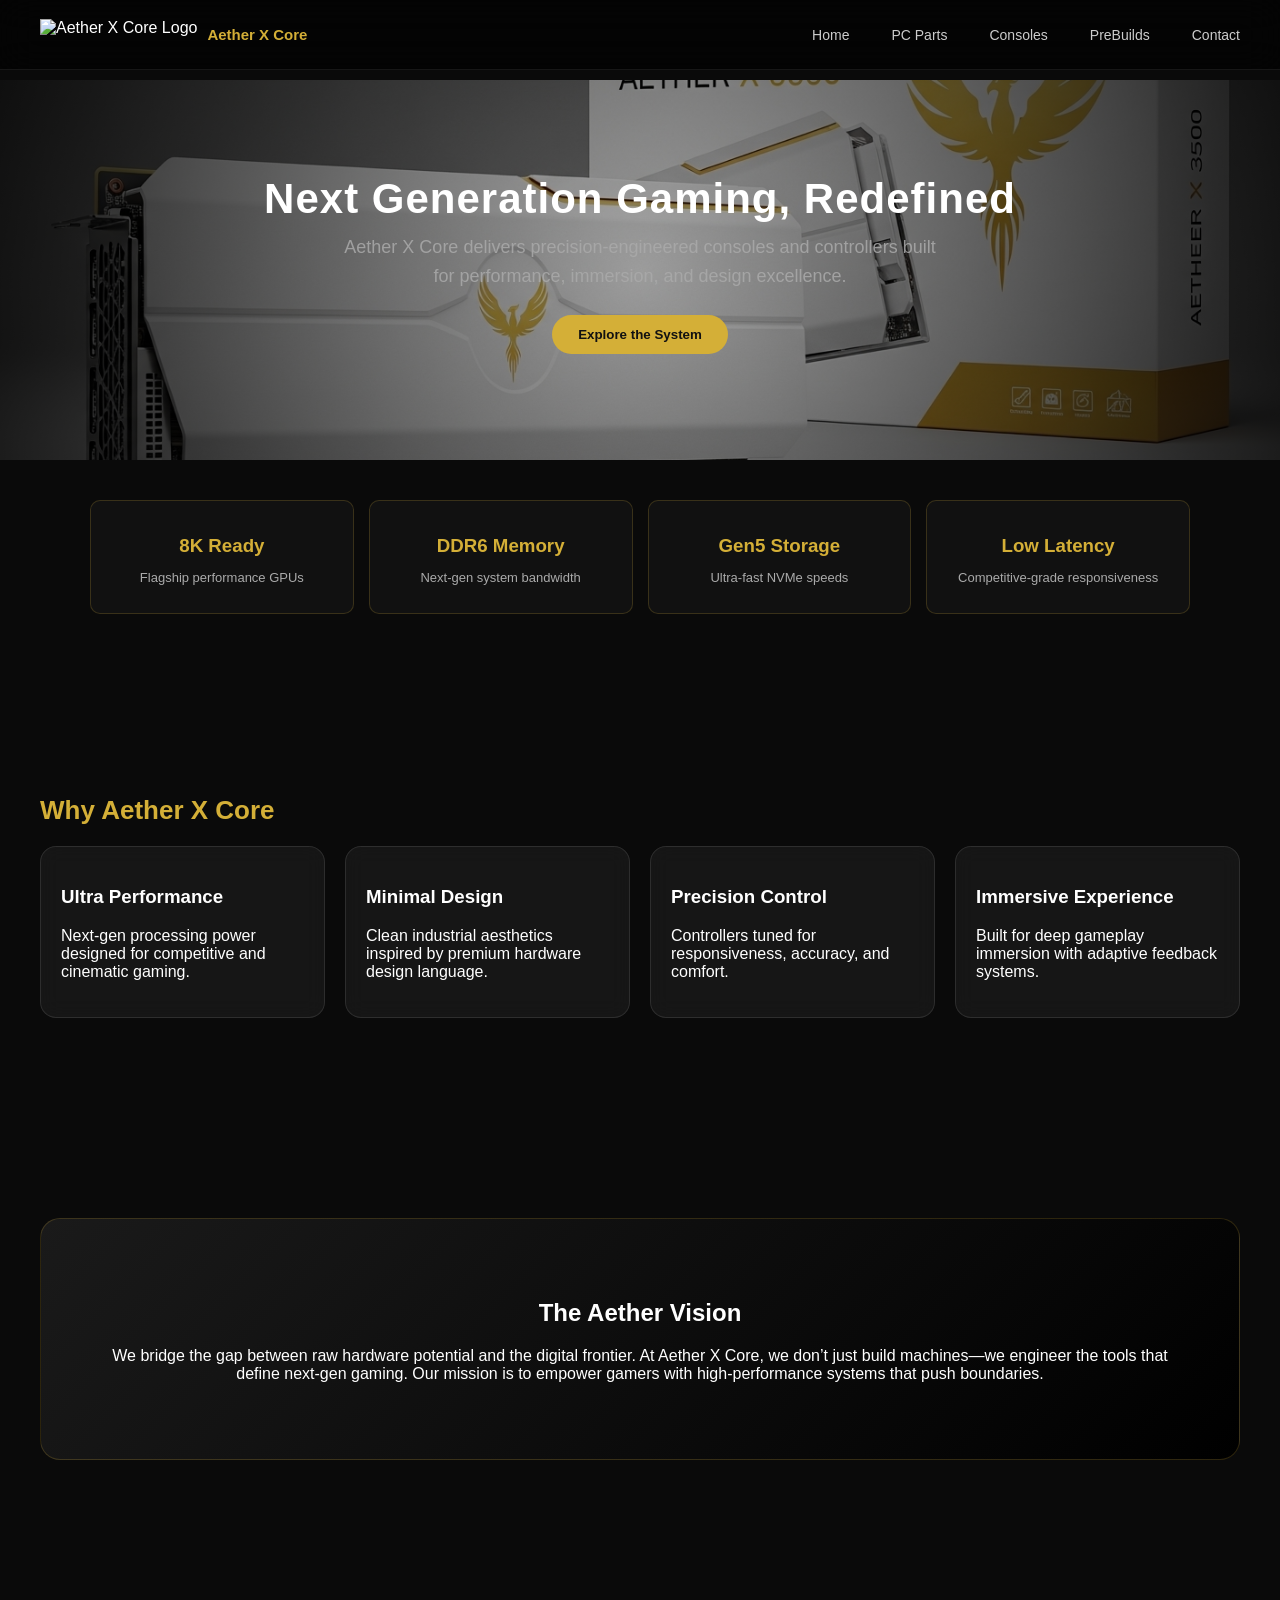
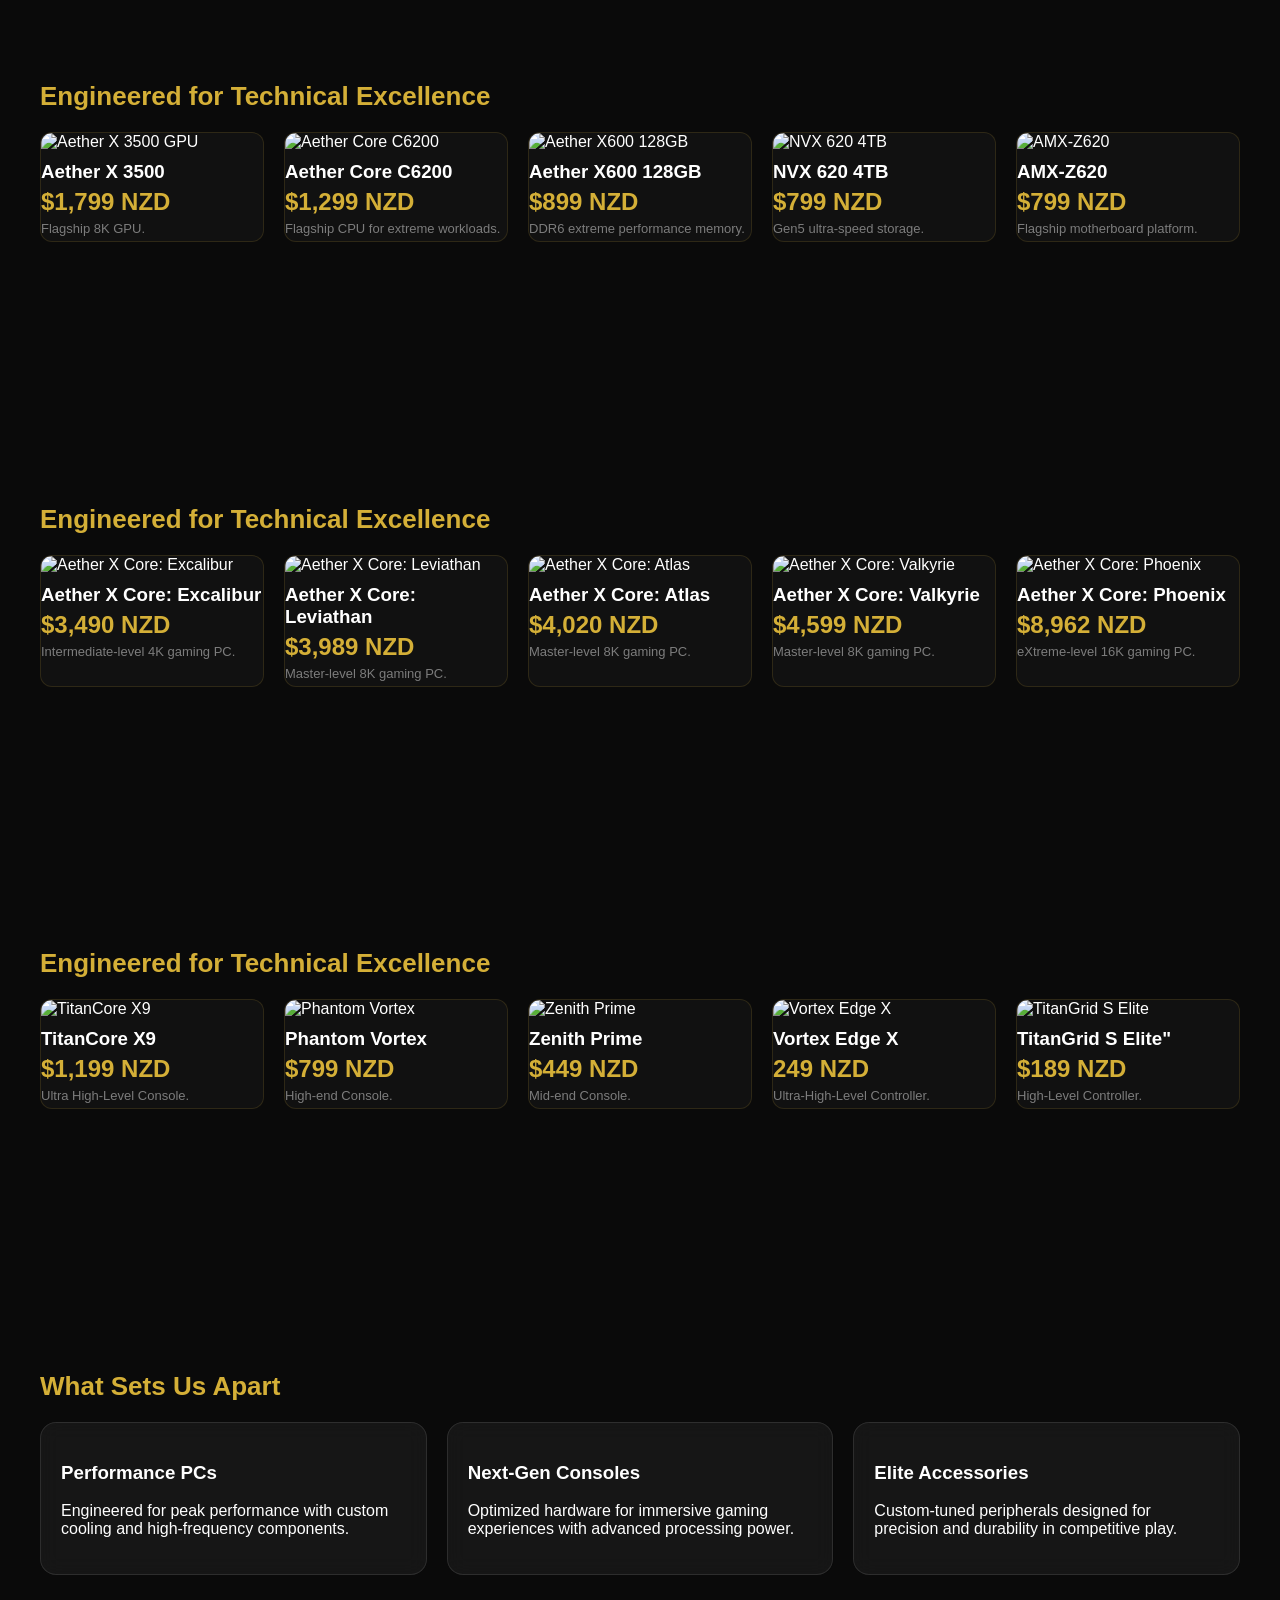
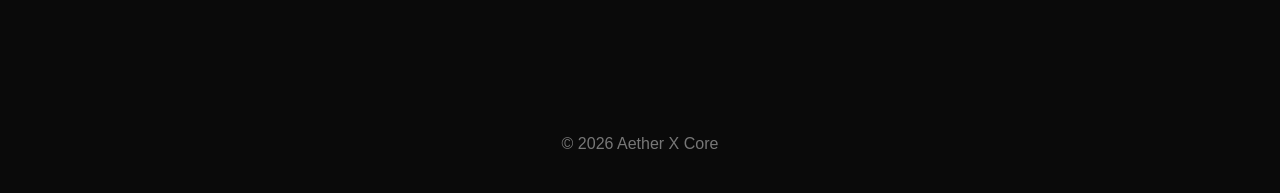
==== index.html @ 2263470f "Add files via upload" ====
<!DOCTYPE html>
<html lang="en">
  <head>
    <meta http-equiv="content-type" content="text/html; charset=UTF-8">
    <meta charset="UTF-8">
    <meta name="viewport" content="width=device-width, initial-scale=1.0">
    <meta name="description" content="Aether X Core is a gaming hardware and technology website featuring PC parts, consoles, and prebuilt systems.">
    <meta name="keywords" content="gaming, PC parts, consoles, controllers, prebuilt PCs, technology">
    <meta name="author" content="Malachi Gray">
    <title>Aether X Core | Home</title>
    <link rel="stylesheet" href="css/styles.css">
  </head>
  <body>
    <nav>
      <div class="brand"> <img src="images/Logo.png" alt="Aether X Core Logo">
        <h1>Aether X Core</h1>
      </div>
      <div> <a href="index.html">Home</a> <a href="PCPARTS.html">PC Parts</a>
        <a href="consoles.html">Consoles</a> <a href="PreBuild.html">PreBuilds</a>
        <a href="contact.html">Contact</a> </div>
    </nav>
    <!-- HERO -->
    <div class="hero">
      <div class="hero-slideshow"></div>
      <div class="hero-overlay"></div>
      <div class="hero-content">
        <h2>Next Generation Gaming, Redefined</h2>
        <p>Aether X Core delivers precision-engineered consoles and controllers
          built for performance, immersion, and design excellence.</p>
        <button id="exploreBtn" class="cta-button">Explore the System</button> </div>
    </div>
    <div class="stats">
      <div>
        <h3>8K Ready</h3>
        <p>Flagship performance GPUs</p>
      </div>
      <div>
        <h3>DDR6 Memory</h3>
        <p>Next-gen system bandwidth</p>
      </div>
      <div>
        <h3>Gen5 Storage</h3>
        <p>Ultra-fast NVMe speeds</p>
      </div>
      <div>
        <h3>Low Latency</h3>
        <p>Competitive-grade responsiveness</p>
      </div>
    </div>
    <!-- FEATURES -->
    <div class="section">
      <h2>Why Aether X Core</h2>
      <div class="features">
        <div class="feature">
          <h3>Ultra Performance</h3>
          <p>Next-gen processing power designed for competitive and cinematic
            gaming.</p>
        </div>
        <div class="feature">
          <h3>Minimal Design</h3>
          <p>Clean industrial aesthetics inspired by premium hardware design
            language.</p>
        </div>
        <div class="feature">
          <h3>Precision Control</h3>
          <p>Controllers tuned for responsiveness, accuracy, and comfort.</p>
        </div>
        <div class="feature">
          <h3>Immersive Experience</h3>
          <p>Built for deep gameplay immersion with adaptive feedback systems.</p>
        </div>
      </div>
    </div>
    <!-- CTA -->
    <div class="cta">
      <h2>The Aether Vision</h2>
      <p> We bridge the gap between raw hardware potential and the digital
        frontier. At Aether X Core, we don’t just build machines—we engineer the
        tools that define next-gen gaming. Our mission is to empower gamers with
        high-performance systems that push boundaries. </p>
    </div>
    <!-- 🔥 LONG SCROLL CONTENT START -->
    <div class="section">
      <h2>Engineered for Technical Excellence</h2>
      <div class="product-grid">
        <!-- GPU -->
        <!-- GPU -->
        <a href="product.html?product=gpu3500" class="product-card"> <img src="images/PCPARTS/gpu5.png"

            alt="Aether X 3500 GPU">
          <h3>Aether X 3500</h3>
          <p class="price">$1,799 NZD</p>
          <p class="desc">Flagship 8K GPU.</p>
        </a>
        <!-- CPU -->
        <a href="product.html?product=cpu6200" class="product-card"> <img src="images/PCPARTS/cpu5.png"

            alt="Aether Core C6200">
          <h3>Aether Core C6200</h3>
          <p class="price">$1,299 NZD</p>
          <p class="desc">Flagship CPU for extreme workloads.</p>
        </a>
        <!-- RAM -->
        <a href="product.html?product=ram600" class="product-card"> <img src="images/PCPARTS/ram5.png"

            alt="Aether X600 128GB">
          <h3>Aether X600 128GB</h3>
          <p class="price">$899 NZD</p>
          <p class="desc">DDR6 extreme performance memory.</p>
        </a>
        <!-- SSD -->
        <a href="product.html?product=m2620" class="product-card"> <img src="images/PCPARTS/m2_5.png"

            alt="NVX 620 4TB">
          <h3>NVX 620 4TB</h3>
          <p class="price">$799 NZD</p>
          <p class="desc">Gen5 ultra-speed storage.</p>
        </a>
        <!-- MOBO -->
        <a href="product.html?product=mobo620" class="product-card"> <img src="images/PCPARTS/mobo5.png"

            alt="AMX-Z620">
          <h3>AMX-Z620</h3>
          <p class="price">$799 NZD</p>
          <p class="desc">Flagship motherboard platform.</p>
        </a> </div>
    </div>
    <!-- 🔥 LONG SCROLL CONTENT START -->
    <div class="section">
      <h2>Engineered for Technical Excellence</h2>
      <div class="product-grid">
        <!-- mid -->
        <!-- mid -->
        <a href="product.html?product=PC6" class="product-card"> <img src="images/PreBuilds/PC6.png"

            alt="Aether X Core: Excalibur">
          <h3>Aether X Core: Excalibur</h3>
          <p class="price">$3,490 NZD</p>
          <p class="desc">Intermediate-level 4K gaming PC.</p>
        </a>
        <!-- high -->
        <a href="product.html?product=PC7" class="product-card"> <img src="images/PreBuilds/PC7.png"

            alt="Aether X Core: Leviathan">
          <h3>Aether X Core: Leviathan</h3>
          <p class="price">$3,989 NZD</p>
          <p class="desc">Master-level 8K gaming PC.</p>
        </a>
        <!-- high -->
        <a href="product.html?product=PC8" class="product-card"> <img src="images/PreBuilds/PC8.png"

            alt="Aether X Core: Atlas">
          <h3>Aether X Core: Atlas</h3>
          <p class="price">$4,020 NZD</p>
          <p class="desc">Master-level 8K gaming PC.</p>
        </a>
        <!-- high -->
        <a href="product.html?product=PC9" class="product-card"> <img src="images/PreBuilds/PC9.png"

            alt="Aether X Core: Valkyrie">
          <h3>Aether X Core: Valkyrie</h3>
          <p class="price">$4,599 NZD</p>
          <p class="desc">Master-level 8K gaming PC.</p>
        </a>
        <!-- x -->
        <a href="product.html?product=PC10" class="product-card"> <img src="images/PreBuilds/PC10.png"

            alt="Aether X Core: Phoenix">
          <h3>Aether X Core: Phoenix</h3>
          <p class="price">$8,962 NZD</p>
          <p class="desc">eXtreme-level 16K gaming PC.</p>
        </a> </div>
    </div>
    <!-- 🔥 LONG SCROLL CONTENT START -->
    <div class="section">
      <h2>Engineered for Technical Excellence</h2>
      <div class="product-grid">
        <!-- ultra-high -->
        <a href="product.html?product=con227" class="product-card"> <img src="images/Consoles/Console2.png"

            alt="TitanCore X9">
          <h3>TitanCore X9</h3>
          <p class="price">$1,199 NZD</p>
          <p class="desc">Ultra High-Level Console.</p>
        </a>
        <!-- high -->
        <a href="product.html?product=con226" class="product-card"> <img src="images/Consoles/Console1.png"

            alt="Phantom Vortex">
          <h3>Phantom Vortex</h3>
          <p class="price">$799 NZD</p>
          <p class="desc">High-end Console.</p>
        </a>
        <!-- mid -->
        <a href="product.html?product=con225" class="product-card"> <img src="images/Consoles/Console3.png"

            alt="Zenith Prime">
          <h3>Zenith Prime</h3>
          <p class="price">$449 NZD</p>
          <p class="desc">Mid-end Console.</p>
        </a>
        <!-- ultra-high -->
        <a href="product.html?product=ctrl560" class="product-card"> <img src="images/Controllers/Controller1.png"

            alt="Vortex Edge X">
          <h3>Vortex Edge X</h3>
          <p class="price">249 NZD</p>
          <p class="desc">Ultra-High-Level Controller.</p>
        </a>
        <!-- x -->
        <a href="product.html?product=ctrl559" class="product-card"> <img src="images/Controllers/Controller3.png"

            alt="TitanGrid S Elite">
          <h3>TitanGrid S Elite"</h3>
          <p class="price">$189 NZD</p>
          <p class="desc">High-Level Controller.</p>
        </a> </div>
    </div>
    <div class="section">
      <h2>What Sets Us Apart</h2>
      <div class="features">
        <div class="feature">
          <h3>Performance PCs</h3>
          <p>Engineered for peak performance with custom cooling and
            high-frequency components.</p>
        </div>
        <div class="feature">
          <h3>Next-Gen Consoles</h3>
          <p>Optimized hardware for immersive gaming experiences with advanced
            processing power.</p>
        </div>
        <div class="feature">
          <h3>Elite Accessories</h3>
          <p>Custom-tuned peripherals designed for precision and durability in
            competitive play.</p>
        </div>
      </div>
    </div>
    <!-- 🔥 LONG SCROLL CONTENT END -->
    <footer> © 2026 Aether X Core
    </footer>
    <script src="js/slideshow.js"></script>
  </body>
</html>
---- css/styles.css ----
body {
    margin: 0;
    font-family: -apple-system, BlinkMacSystemFont, sans-serif;
    background: #0a0a0a;
    color: #fff;
    transition: 0.3s ease;
    padding-top: 80px;
    opacity: 1;
    transition: opacity 0.5s ease;
  }
  
  /* ===== NAV ===== */
  nav {
    position: fixed;
    top: 0;
    left: 0;
    right: 0;
  
    height: 70px; /* consistent height */
    display: flex;
    align-items: center;
    justify-content: space-between;
  
    padding: 0 40px;
    box-sizing: border-box;
  
    background: rgba(0,0,0,0.6);
    backdrop-filter: blur(18px);
    border-bottom: 1px solid rgba(255,255,255,0.08);
  
    z-index: 9999;
  }

  html {
  scroll-behavior: smooth;
}
  
  /* BRAND (logo + text) */
  .brand {
    display: flex;
    align-items: center;
    gap: 12px;
  }
  
  /* LOGO */
  .brand img {
    height: 32px;
    width: auto;
    object-fit: contain;
    display: block;
  }
  
  /* BRAND TEXT */
  .brand-text {
    font-size: 15px;
    font-weight: 600;
    color: #d4af37;
    letter-spacing: 0.5px;
  }
  
  /* NAV LINKS CONTAINER */
  nav div:last-child {
    display: flex;
    align-items: center;
    gap: 24px;
  }
  
  /* LINKS */
  nav a {
    color: #aaa;
    text-decoration: none;
    font-size: 14px;
    font-weight: 500;
    transition: 0.2s ease;
    position: relative;
  }
  
  /* HOVER EFFECT (clean underline like Apple) */
  nav a::after {
    content: "";
    position: absolute;
    left: 0;
    bottom: -6px;
    width: 0%;
    height: 2px;
    background: #d4af37;
    transition: 0.3s ease;
  }
  
  nav a:hover {
    color: white;
  }
  
  nav a:hover::after {
    width: 100%;
  }
  
  .mobo-grid {
    display: grid;
    grid-template-columns: repeat(auto-fit, minmax(260px, 1fr));
    gap: 24px;
    margin-top: 20px;
  }
  
  .m2-grid {
    display: grid;
    grid-template-columns: repeat(auto-fit, minmax(260px, 1fr));
    gap: 24px;
    margin-top: 20px;
  }
  
  .gpu-price {
    margin: 10px 0;
    font-size: 18px;
    font-weight: bold;
    color: #d4af37;
  }
  
  .con-grid {
    display: grid;
    grid-template-columns: repeat(auto-fit, minmax(240px, 1fr));
    gap: 20px;
    margin-top: 20px;
  }

  .ctrl-grid {
    display: grid;
    grid-template-columns: repeat(auto-fit, minmax(240px, 1fr));
    gap: 20px;
    margin-top: 20px;
  }

  .low-grid {
    display: grid;
    grid-template-columns: repeat(auto-fit, minmax(240px, 1fr));
    gap: 20px;
    margin-top: 20px;
  }

  .mid-grid {
    display: grid;
    grid-template-columns: repeat(auto-fit, minmax(240px, 1fr));
    gap: 20px;
    margin-top: 20px;
  }
  
  .high-grid {
    display: grid;
    grid-template-columns: repeat(auto-fit, minmax(240px, 1fr));
    gap: 20px;
    margin-top: 20px;
  }

  .x-grid {
    display: grid;
    grid-template-columns: repeat(auto-fit, minmax(240px, 1fr));
    gap: 20px;
    margin-top: 20px;
  }
  
  .gpu-grid {
    display: grid;
    grid-template-columns: repeat(auto-fit, minmax(240px, 1fr));
    gap: 20px;
    margin-top: 20px;
  }

  .ram-grid {
    display: grid;
    grid-template-columns: repeat(auto-fit, minmax(260px, 1fr));
    gap: 24px;
    margin-top: 20px;
  }
  
  .cpu-grid {
    display: grid;
    grid-template-columns: repeat(auto-fit, minmax(260px, 1fr));
    gap: 24px;
    margin-top: 20px;
  }
  
  .sub-category {
    margin-top: 40px;
    margin-bottom: 10px;
    font-size: 18px;
    color: #ccc;
    font-weight: 500;
    border-left: 3px solid #d4af37;
    padding-left: 10px;
  }
  
  .cooler-grid {
    display: grid;
    grid-template-columns: repeat(auto-fit, minmax(220px, 260px));
    justify-content: center;
  
    gap: 20px;
    margin-top: 20px;
  }
  
  .cooler-block {
    padding-bottom: 30px;
    border-bottom: 1px solid rgba(255,255,255,0.06);
  }
  
  .sub-desc {
    color: #888;
    font-size: 13px;
    line-height: 1.6;
    margin: 8px 0 15px 0;
    max-width: 600px;
  }
  
  .gpu-card {
    background: rgba(255,255,255,0.05);
    border: 1px solid rgba(255,255,255,0.1);
    border-radius: 16px;
    padding: 20px;
    backdrop-filter: blur(10px);
    transition: 0.3s ease;
    text-decoration: none;
    color: white;
  }
  
  .gpu-card:visited {
  color: inherit;
}
  
  .gpu-card:hover {
    transform: translateY(-6px);
    border-color: #d4af37;
  }

  .spec-performance-grid {
  display: grid;
  grid-template-columns: 1fr 1fr;
  gap: 30px;
  align-items: start;
}

/* Make chart bigger */
#performanceChart {
  width: 100% !important;
  height: 420px !important;
}

/* Optional: improve table spacing */
#spec-table {
  width: 100%;
  border-collapse: collapse;
}

#spec-table td {
  padding: 10px;
  border-bottom: 1px solid rgba(255,255,255,0.1);
  color: #ddd;
}

/* Mobile responsive */
@media (max-width: 900px) {
  .spec-performance-grid {
    grid-template-columns: 1fr;
  }

  #performanceChart {
    height: 350px !important;
    background: rgba(255,255,255,0.02);
    border: 1px solid rgba(212,175,55,0.1);
    border-radius: 12px;
    padding: 10px;
  }
}

  .product-layout {
  display: flex;
  gap: 40px;
  align-items: center;
  justify-content: center;
  margin: 40px auto;
  max-width: 1200px;
  flex-wrap: wrap;
}

.product-left {
  flex: 1;
  text-align: center;
}

.product-right {
  flex: 1;
  color: white;
}

.product-right h1 {
  font-size: 32px;
  margin-bottom: 10px;
}

.price {
  color: gold;
  font-size: 24px;
  margin: 10px 0;
}

.buy-btn {
  padding: 12px 25px;
  background: gold;
  border: none;
  font-weight: bold;
  cursor: pointer;
  border-radius: 6px;
  margin-top: 10px;
}

.stats {
  display: grid;
  grid-template-columns: repeat(4, 1fr);
  gap: 15px;
  max-width: 1100px;
  margin: 40px auto;
  text-align: center;
}

.stats div {
  padding: 15px;
  border: 1px solid rgba(212,175,55,0.2);
  border-radius: 10px;
  background: #111;
  transition: 0.3s ease;
}

.stats div:hover {
  transform: translateY(-5px);
  border-color: #d4af37;
}

.stats h3 {
  color: #d4af37;
  margin-bottom: 5px;
}

.stats p {
  color: #aaa;
  font-size: 13px;
}

.performance-section {
  margin-top: 20px;
}

.resolution-toggle {
  display: flex;
  gap: 10px;
  margin-bottom: 15px;
  flex-wrap: wrap;
  justify-content: flex-start;
}

.res-btn {
  padding: 8px 14px;
  background: #111;
  border: 1px solid rgba(212,175,55,0.25);
  color: #ccc;
  cursor: pointer;
  border-radius: 6px;
  transition: 0.3s ease;
}

.res-btn:hover {
  border-color: #d4af37;
  color: #fff;
  transform: translateY(-2px);
}

.res-btn.active {
  background: #d4af37;
  color: #111;
  font-weight: bold;
}

/* =========================
   UNIFIED PRODUCT BUTTON STYLE
   (matches PCParts “Shop Components” feel)
========================= */

.cta-button, .shop-btn {
  padding: 12px 22px;
  background: #d4af37;
  border: none;
  color: #111;
  font-weight: bold;
  cursor: pointer;
  transition: 0.3s;
}

.cta-button:hover, .shop-btn:hover {
  background: #b8962e;
  transform: translateY(-2px);
}

.cta-product-button {
  display: inline-block;
  padding: 12px 26px;
  background: #111;
  border: 1px solid rgba(212,175,55,0.35);
  color: #fff;
  text-decoration: none;
  font-weight: bold;
  letter-spacing: 0.5px;
  border-radius: 8px;
  transition: all 0.3s ease;
  position: relative;
  overflow: hidden;
}

/* HOVER = MATCH PRODUCT CARDS */
.cta-product-button:hover {
  transform: translateY(-4px);
  border-color: #d4af37;
  box-shadow: 0 0 18px rgba(212,175,55,0.25);
  color: #d4af37;
}

/* GOLD SWEEP EFFECT (matches premium feel) */
.cta-product-button::before {
  content: "";
  position: absolute;
  top: 0;
  left: -120%;
  width: 60%;
  height: 100%;
  background: linear-gradient(
    to right,
    transparent,
    rgba(212,175,55,0.15),
    transparent
  );
  transition: 0.6s ease;
}

.cta-product-button:hover::before {
  left: 120%;
}

.btn-primary {
  background: #111;
  border: 1px solid rgba(212,175,55,0.3);
  color: #fff;
  padding: 12px 24px;
  border-radius: 8px;
  transition: 0.3s ease;
}

 .product-grid {
  display: grid;
  grid-template-columns: repeat(auto-fit, minmax(220px, 1fr));
  gap: 20px;
  margin: auto;
  align-items: stretch;
}

.product-card::before {
  content: "";
  position: absolute;
  top: 0;
  left: -100%;
  width: 50%;
  height: 100%;
  background: linear-gradient(
    to right,
    transparent,
    rgba(212,175,55,0.08),
    transparent
  );
  transition: 0.6s ease;
}

.product-card:hover::before {
  left: 120%;
}

/* Product cards */
.product-card {
  background: #111;
  border: 1px solid rgba(212,175,55,0.15);
  border-radius: 12px;
  overflow: hidden;
  text-decoration: none;
  color: #fff;
  transition: all 0.3s ease;
  display: block;
}

/* HOVER EFFECT (MATCH CONTACT CARDS) */
.product-card:hover {
  transform: translateY(-6px);
  border-color: #d4af37;
  box-shadow: 0 0 18px rgba(212,175,55,0.25);
}

/* IMAGE ZOOM ON HOVER */
.product-card:hover img {
  transform: scale(1.05);
}

/* IMAGE */
.product-card img {
  width: 100%;
  display: block;
  transition: transform 0.4s ease;
}

/* TEXT STYLING (optional consistency boost) */
.product-card h3 {
  margin: 10px 0 5px;
  color: #fff;
}

.product-card p {
  text-decoration: none;
}

.product-card .price {
  font-weight: bold;
  color: #d4af37;
  margin: 5px 0;
}

.product-card:active {
  text-decoration: none;
  color: inherit;
}

.product-card .desc {
  font-size: 13px;
  color: #aaa;
  opacity: 0.7;
  margin: 5px 0;
}

.product-link {
  text-decoration: none;
  color: inherit;
  display: block;
}

.view-btn {
  margin-top: 10px;
  padding: 8px;
  width: 100%;
  border: none;
  background: gold;
  color: black;
  cursor: pointer;
  border-radius: 6px;
}

/* Responsive */
@media (max-width: 1200px) {
  .product-grid {
    grid-template-columns: repeat(3, 1fr);
  }
}

@media (max-width: 800px) {
  .product-grid {
    grid-template-columns: repeat(2, 1fr);
  }
}

@media (max-width: 500px) {
  .product-grid {
    grid-template-columns: 1fr;
  }
}

.trust-section {
  max-width: 1000px;
  margin: 60px auto 20px;
  padding: 20px;
  text-align: center;
}

.trust-section h2 {
  color: #d4af37;
  margin-bottom: 30px;
}

.trust-grid {
  display: grid;
  grid-template-columns: repeat(2, 1fr);
  gap: 20px;
}

.trust-card {
  background: #111;
  border: 1px solid rgba(212,175,55,0.3);
  padding: 20px;
  border-radius: 10px;
  transition: 0.3s ease;
}

.trust-card:hover {
  transform: translateY(-5px);
  border-color: #d4af37;
  box-shadow: 0 0 15px rgba(212,175,55,0.2);
}

.trust-card h3 {
  color: #fff;
  margin-bottom: 10px;
}

.trust-card p {
  color: #aaa;
  font-size: 14px;
  line-height: 1.5;
}

@media (max-width: 768px) {
  .trust-grid {
    grid-template-columns: 1fr;
  }
}

/* =========================
   SUCCESS POPUP
========================= */

.success-popup {
  position: fixed;
  top: 0;
  left: 0;
  width: 100%;
  height: 100%;
  background: rgba(0,0,0,0.6);
  display: flex;
  justify-content: center;
  align-items: center;
  opacity: 0;
  pointer-events: none;
  transition: 0.3s ease;
  z-index: 9999;
}

.success-popup.active {
  opacity: 1;
  pointer-events: all;
}

.success-content {
  background: #111;
  border: 1px solid #d4af37;
  padding: 30px 40px;
  border-radius: 12px;
  text-align: center;
  transform: scale(0.7);
  transition: 0.3s ease;
  box-shadow: 0 0 25px rgba(212,175,55,0.3);
}

.success-popup.active .success-content {
  transform: scale(1);
}

.checkmark {
  font-size: 40px;
  color: #d4af37;
  margin-bottom: 10px;
  animation: pop 0.4s ease;
}

@keyframes fadeUp {
  from { opacity: 0; transform: translateY(20px); }
  to { opacity: 1; transform: translateY(0); }
}

.success-content h3 {
  margin: 10px 0 5px;
  color: #fff;
}

.success-content p {
  color: #aaa;
  font-size: 14px;
}

.buy-btn {
  margin-top: 10px;
  padding: 10px 20px;
  border: none;
  background: gold;
  color: black;
  font-weight: bold;
  cursor: pointer;
  border-radius: 6px;
}
  
  .gpu-card h3 {
    font-size: 15px;
    margin: 8px 0;
  }
  
  .gpu-spec {
    font-size: 13px;
    color: #aaa;
    margin: 2px 0;
  }
  
  .brand {
    display: flex;
    align-items: center;
    gap: 10px;
  }
  
  .gpu-img {
    width: 100%;
    height: 140px;       /* smaller + consistent */
    object-fit: contain;
  
    margin-bottom: 12px;
    display: block;
  }
  
  .brand img {
    height: 32px;
    object-fit: contain;
  }
  nav h1 {
    font-size: 15px;
    color: #d4af37;
    margin: 0;
  }
  
  nav a {
    color: #ccc;
    margin-left: 18px;
    text-decoration: none;
    font-size: 14px;
  }
  
  nav a:hover {
    color: white;
  }
  
.hero-slideshow {
  position: absolute;
  inset: 0;
  background-size: cover;
  background-position: center;
  transition: opacity 0.6s ease;
  opacity: 1;
  z-index: 0;
}

  /* ===== HERO ===== */
  .hero {
    position: relative;
    overflow: hidden;
    text-align: center;
  
    padding: 60px 20px 70px;
    min-height: 250px;
  }
.hero-bg {
  background-image: url("images/PCPARTS/hero.png");
  background-size: cover;
  background-position: center;
  filter: brightness(0.5);
}
  
  .hero-overlay {
    position: absolute;
    inset: 0;
    background: radial-gradient(circle, rgba(0,0,0,0.3), rgba(0,0,0,0.85));
  }
  
  .hero-content {
    animation: fadeUp 1s ease;
    position: relative;
    z-index: 2;
  }

  .spec-table td:first-child {
  color: gold;
  font-weight: bold;
  width: 40%;
}
  
  .hero h2 {
    font-size: 42px;
    margin-bottom: 10px;
    letter-spacing: 1px;
  }

  .hero-content p {
  max-width: 600px;
  opacity: 0.85;
}
  
  .hero p {
    color: #aaa;
    font-size: 18px;
    max-width: 600px;
    margin: auto;
    line-height: 1.6;
  }
  
  .hero button {
    margin-top: 25px;
    padding: 12px 26px;
    border-radius: 30px;
    border: none;
    background: #d4af37;
    font-weight: bold;
    cursor: pointer;
  }
  
  /* ===== SECTIONS ===== */
  .section {
    padding: 120px 40px;
  }
  
  .section h2 {
    font-size: 26px;
    margin-bottom: 20px;
    color: #d4af37;
  }
  
  .features {
    display: grid;
    grid-template-columns: repeat(auto-fit, minmax(220px, 1fr));
    gap: 20px;
  }
  
  .feature {
    padding: 20px;
    background: rgba(255,255,255,0.05);
    border: 1px solid rgba(255,255,255,0.1);
    border-radius: 16px;
    backdrop-filter: blur(10px);
    transition: transform 0.3s ease;
  }
  
  .feature:hover {
    transform: translateY(-5px);
  }
  
  /* CTA */
  .cta {
    margin: 80px 40px;
    padding: 60px;
    text-align: center;
    border-radius: 20px;
    background: linear-gradient(135deg, #1a1a1a, #000);
    border: 1px solid rgba(212,175,55,0.2);
  }
  
  /* FOOTER */
  footer {
    text-align: center;
    padding: 40px;
    color: #777;
  }
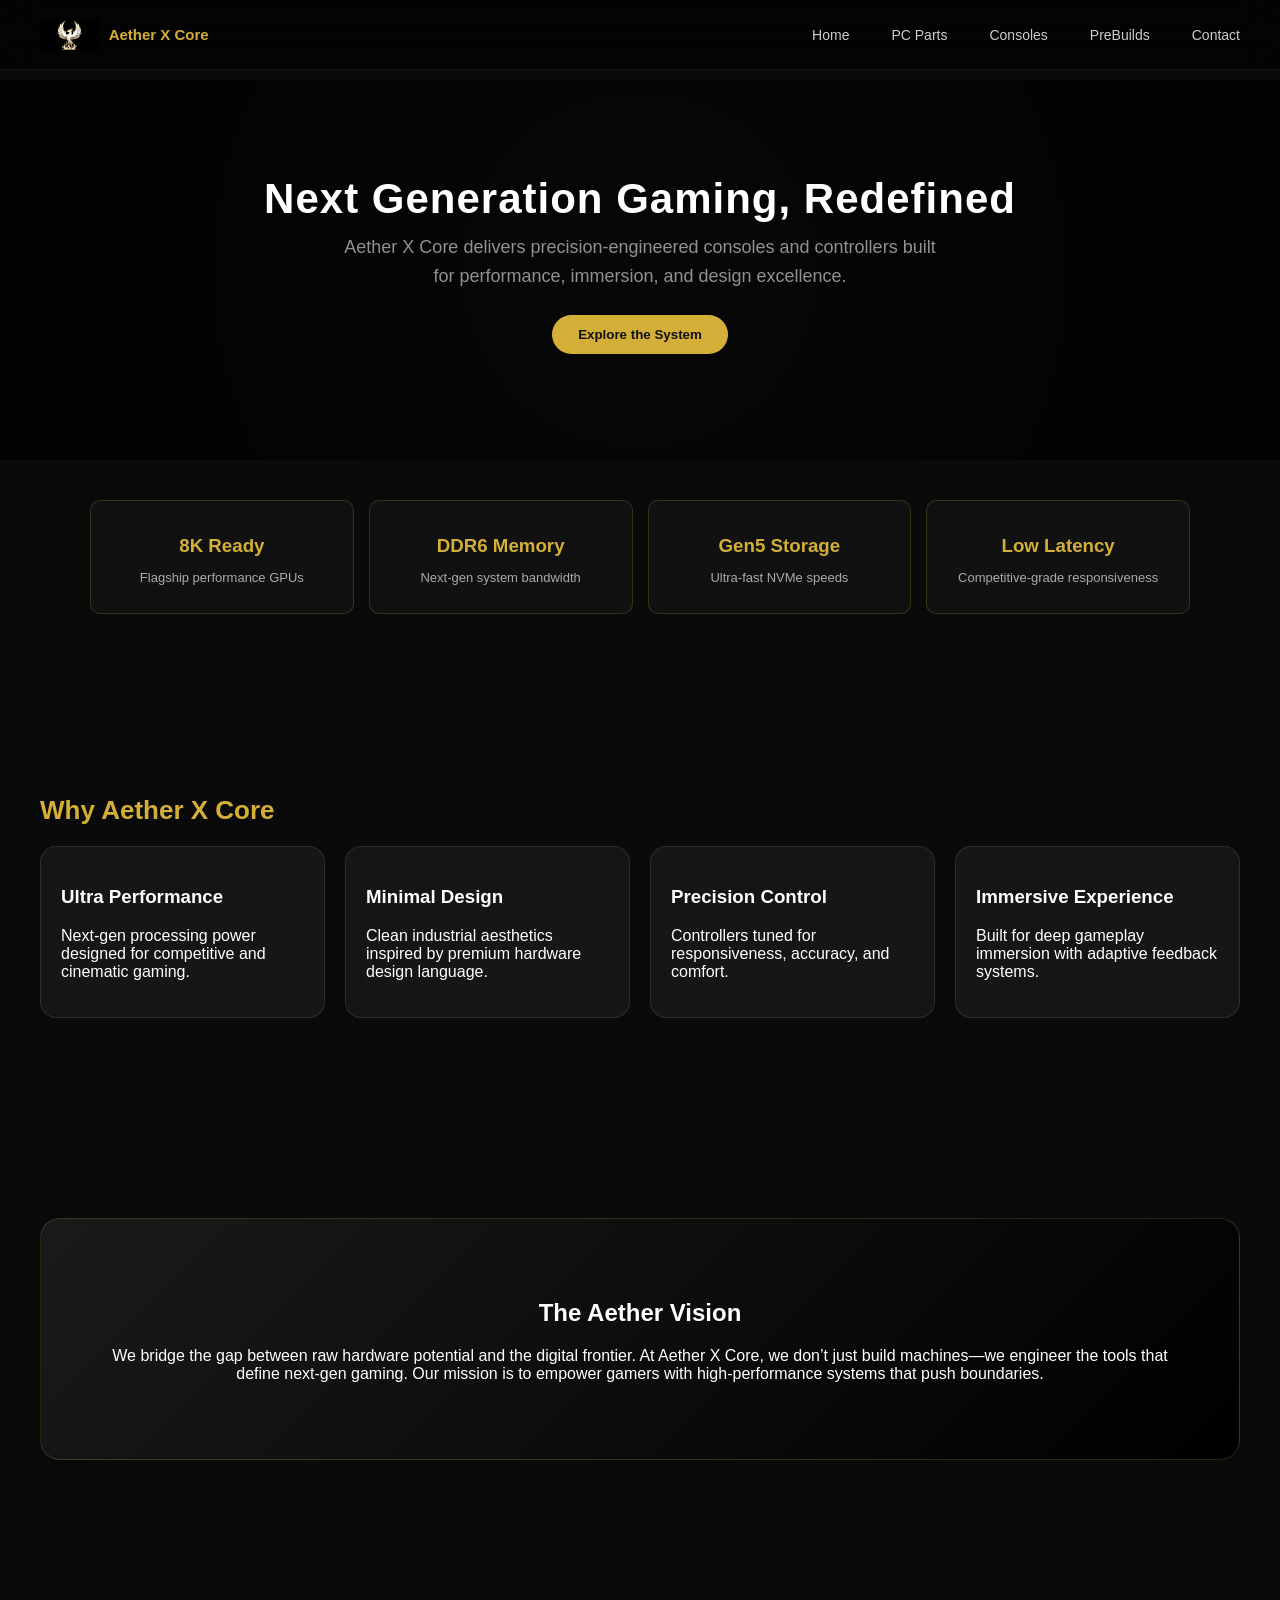
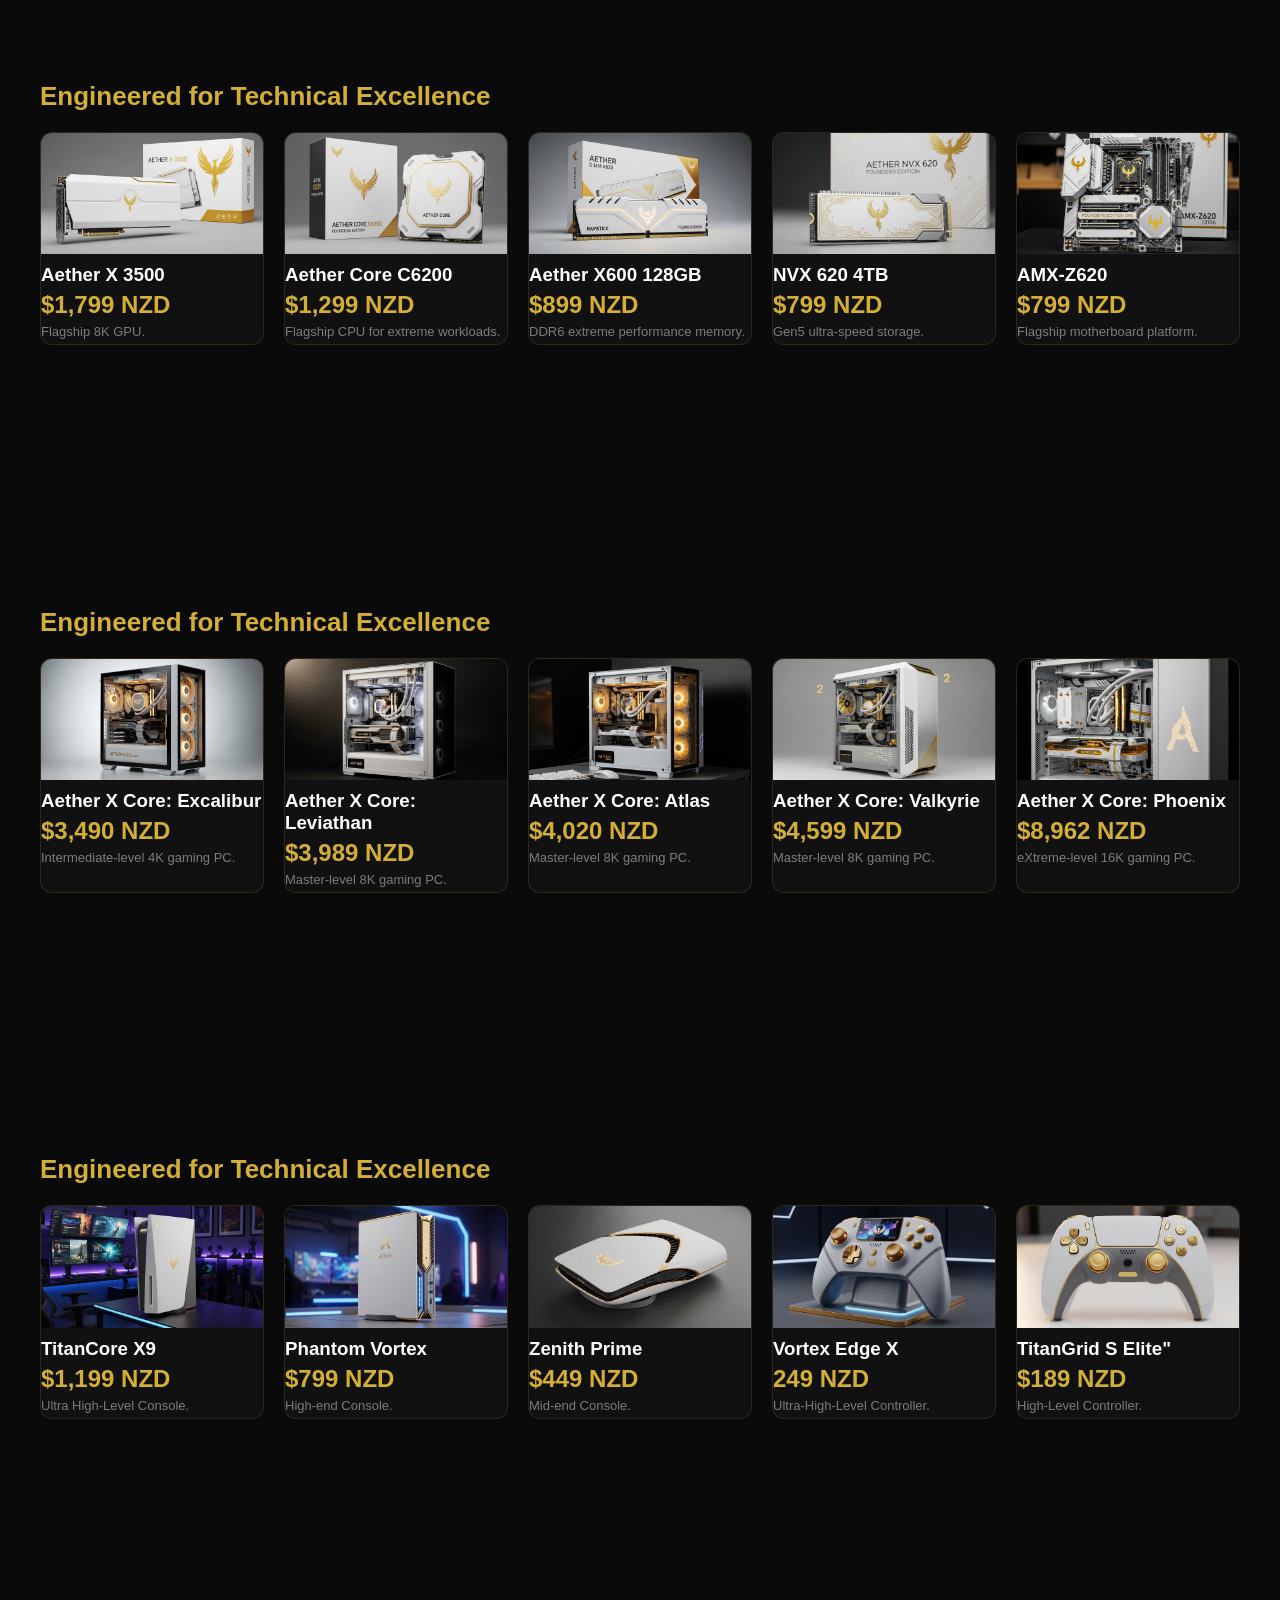
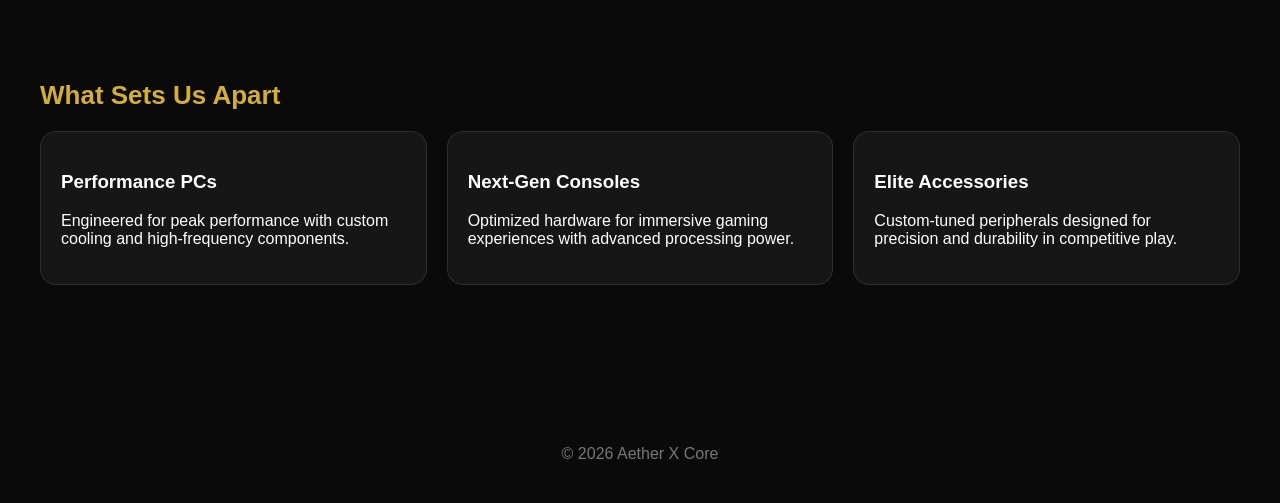
==== commit ab423296: "Update index.html" ====
--- a/index.html
+++ b/index.html
@@ -12,7 +12,7 @@
   </head>
   <body>
     <nav>
-      <div class="brand"> <img src="images/Logo.png" alt="Aether X Core Logo">
+      <div class="brand"> <img src="images/logo.png" alt="Aether X Core Logo">
         <h1>Aether X Core</h1>
       </div>
       <div> <a href="index.html">Home</a> <a href="PCPARTS.html">PC Parts</a>
